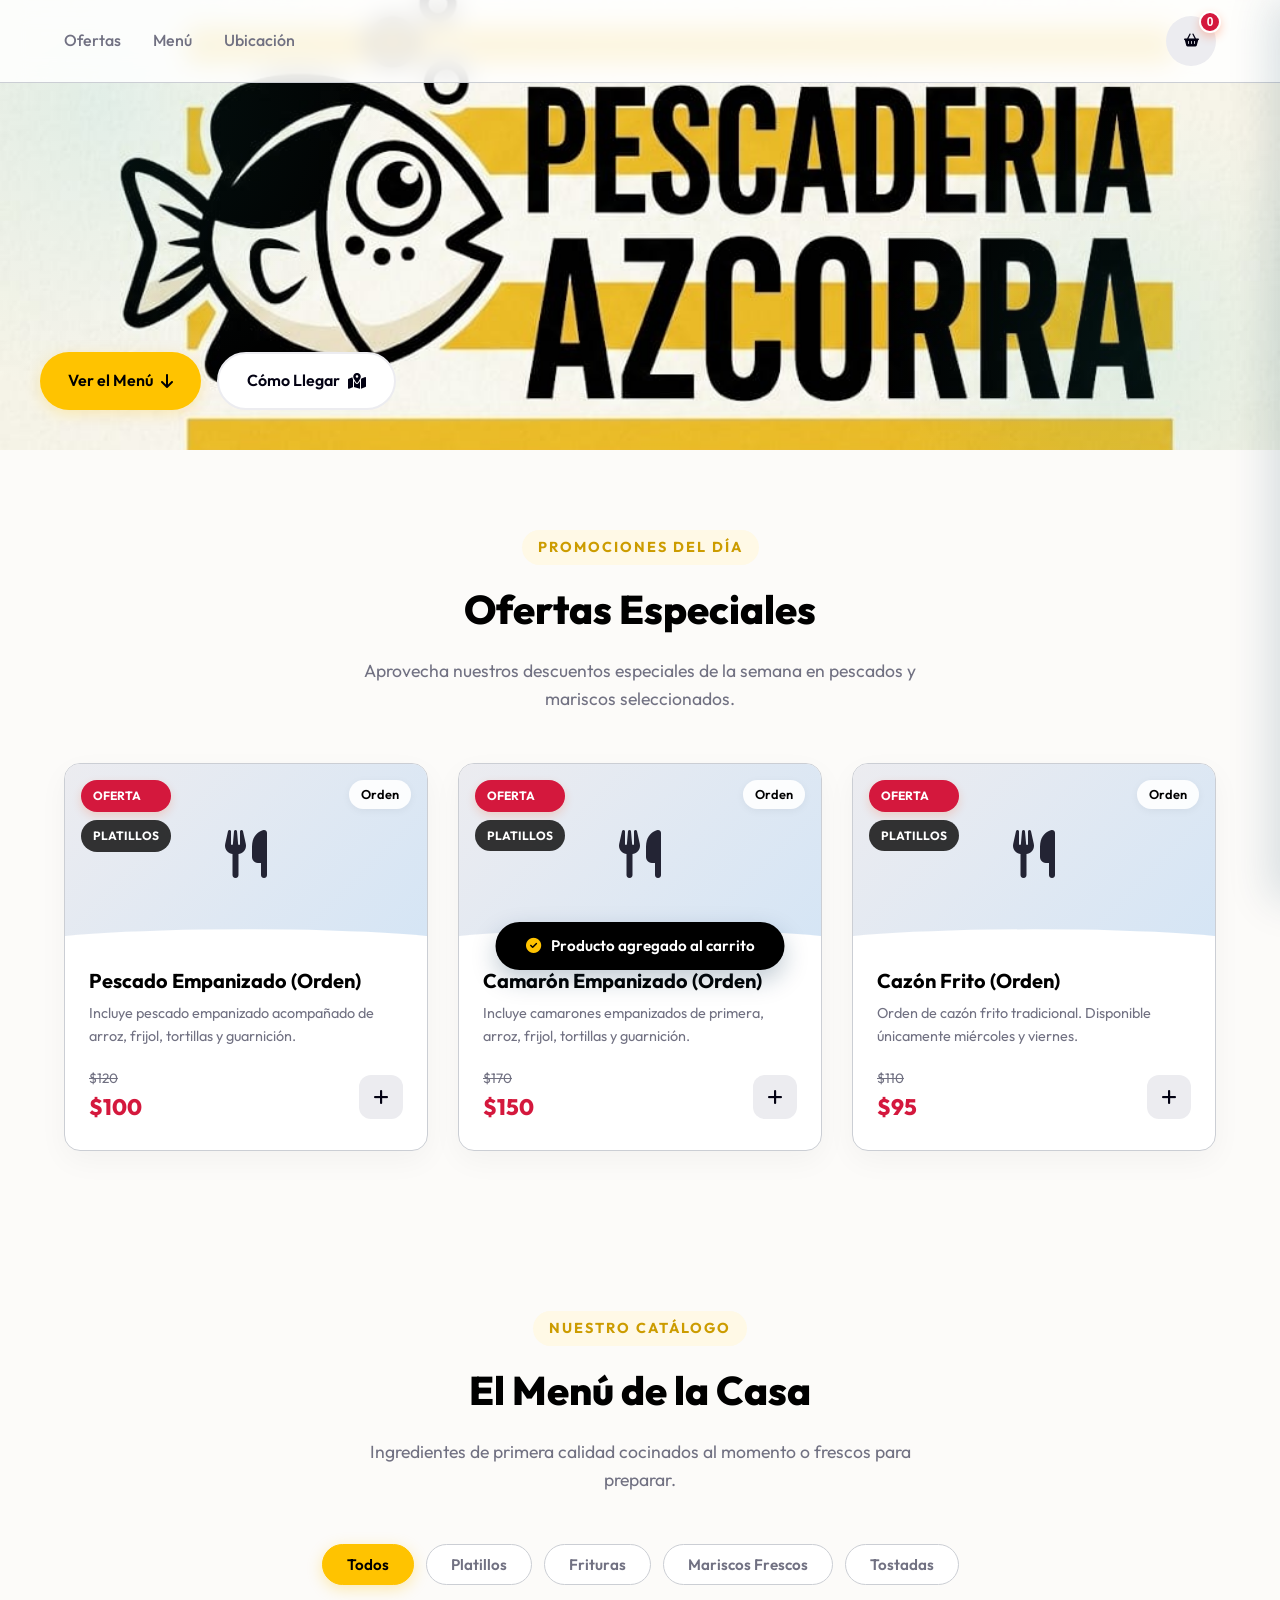
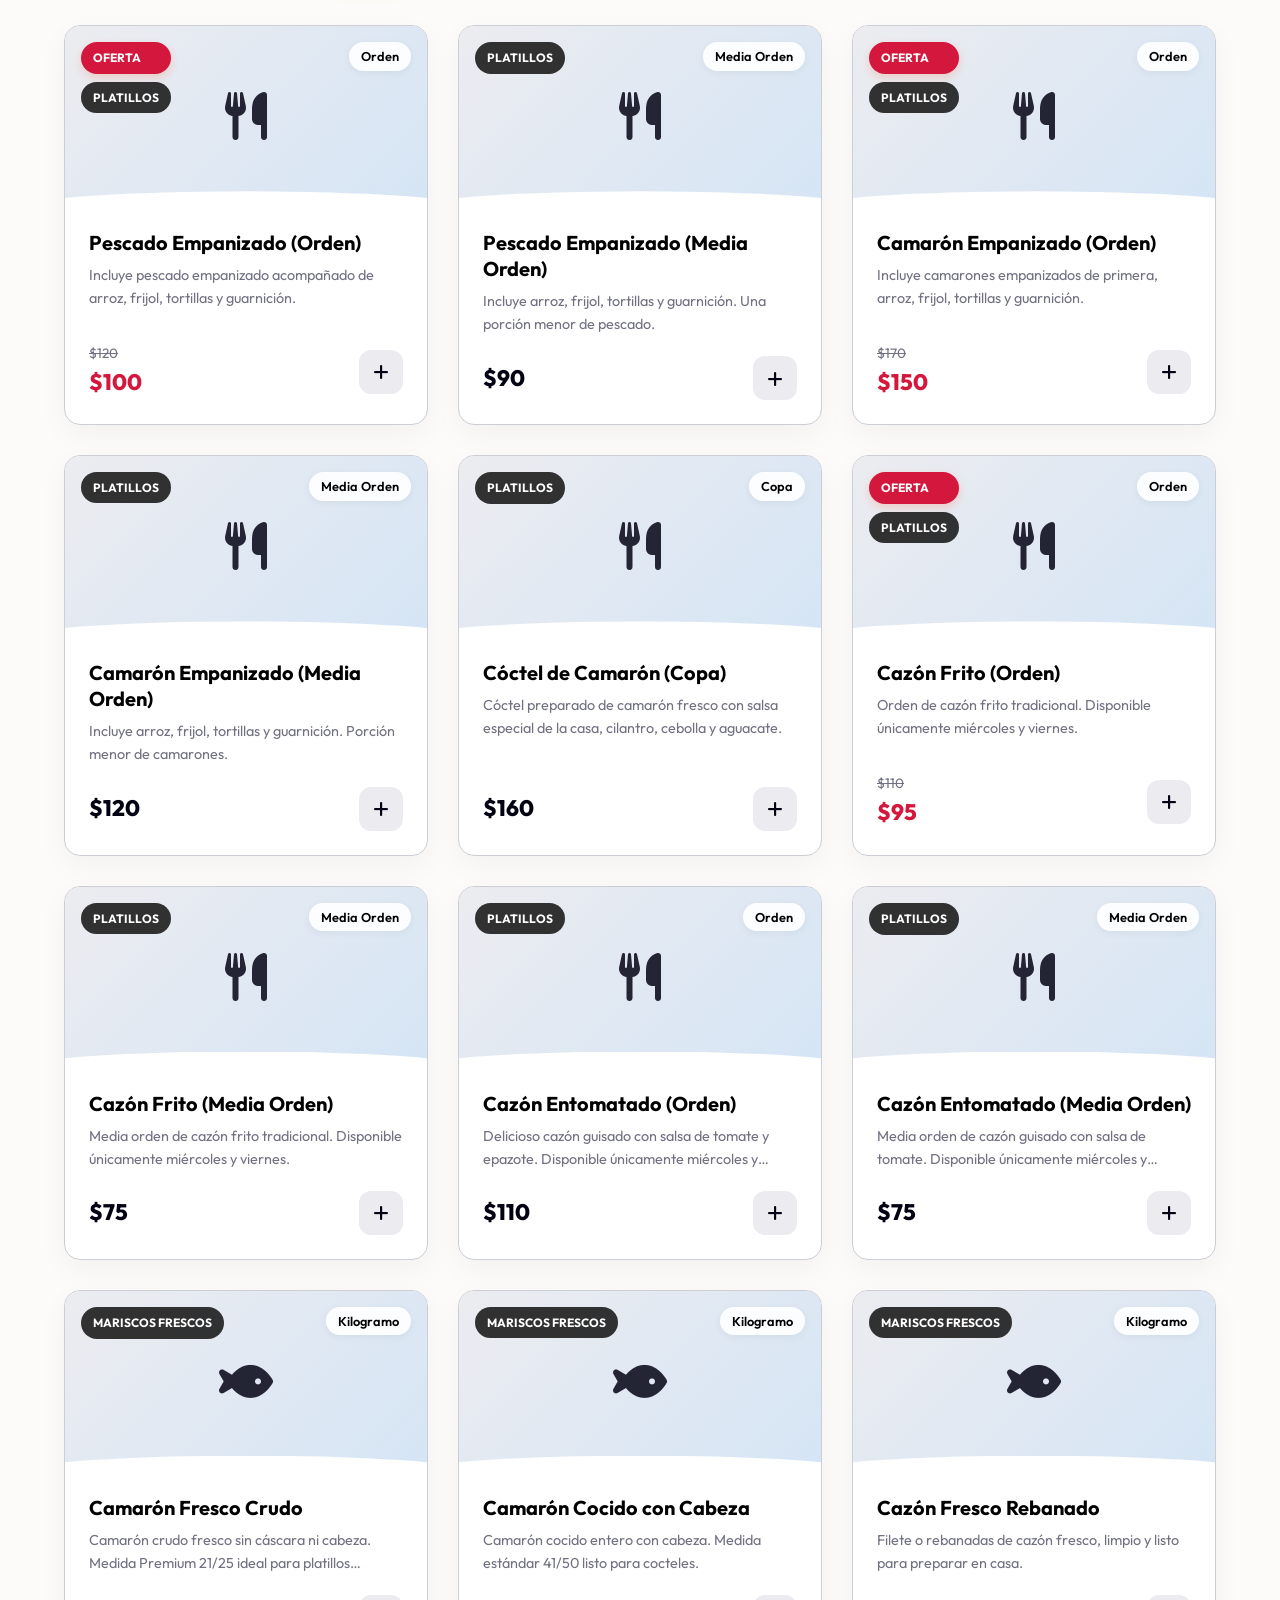
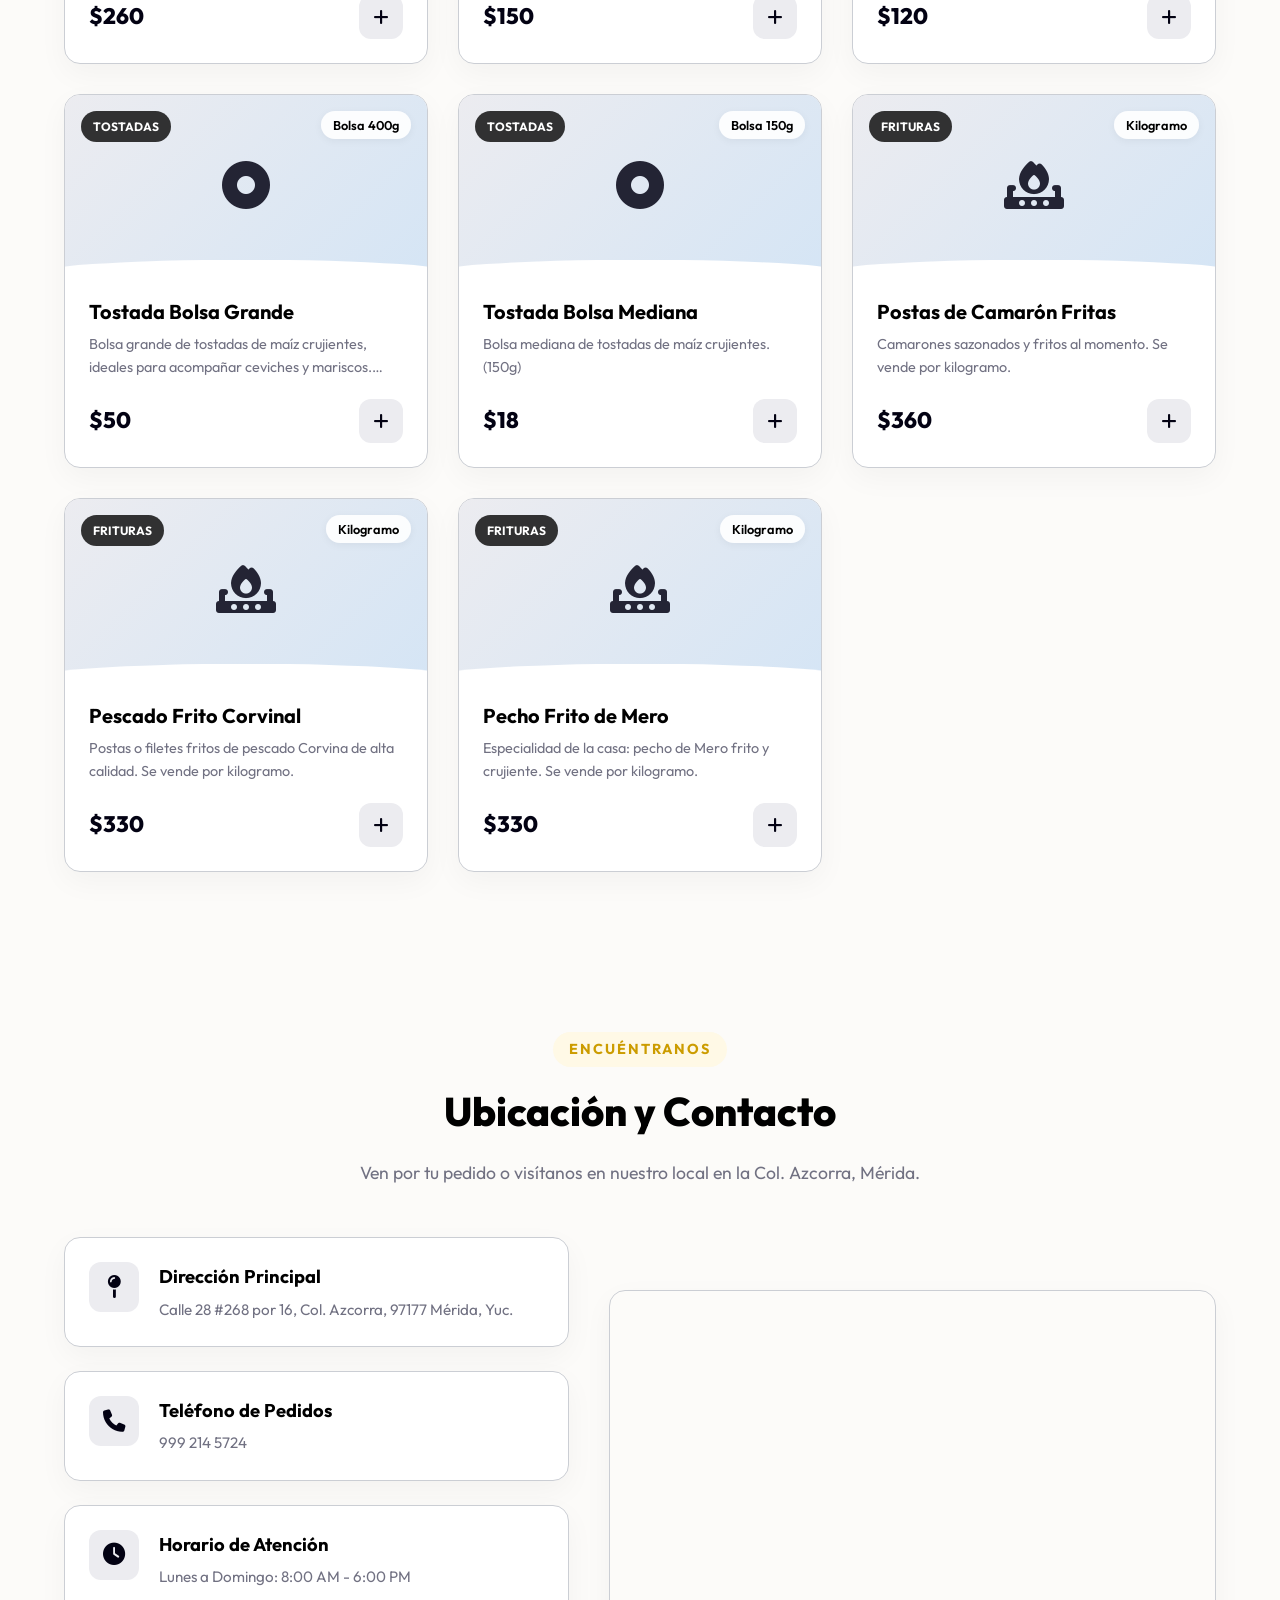
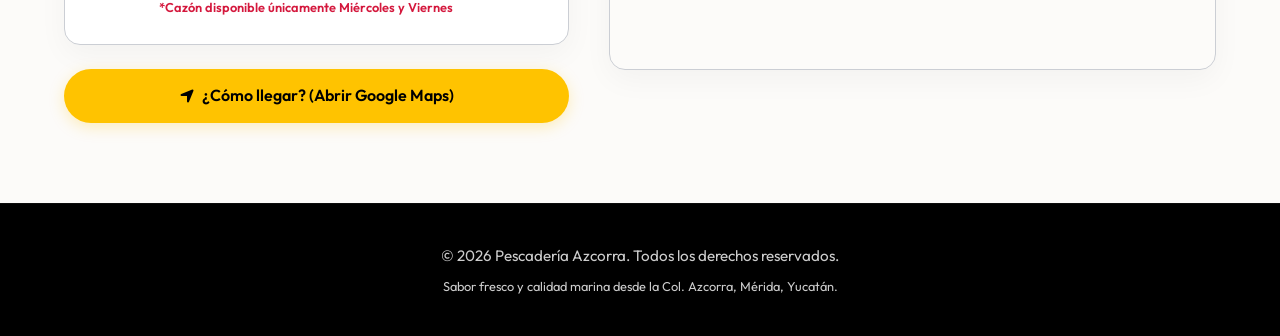
==== index.html @ 3764f6e3 "Mejoras de diseno y correccion de notificacion en celular" ====
<!DOCTYPE html>
<html lang="es">

<head>
    <meta charset="UTF-8">
    <meta name="viewport" content="width=device-width, initial-scale=1.0">
    <title>Pescadería Azcorra | Menú Digital</title>
    <!-- Google Fonts: Outfit -->
    <link rel="preconnect" href="https://fonts.googleapis.com">
    <link rel="preconnect" href="https://fonts.gstatic.com" crossorigin>
    <link href="https://fonts.googleapis.com/css2?family=Outfit:wght@300;400;500;600;700;800&display=swap"
        rel="stylesheet">
    <!-- FontAwesome for icons -->
    <link rel="stylesheet" href="https://cdnjs.cloudflare.com/ajax/libs/font-awesome/6.4.0/css/all.min.css">
    <!-- Main Stylesheet -->
    <link rel="stylesheet" href="style.css?v=2">
</head>

<body>
    <!-- Navbar -->
    <header class="navbar">
        <div class="nav-container">
            <nav class="nav-menu">
                <a href="#offers" class="nav-link">Ofertas</a>
                <a href="#menu" class="nav-link">Menú</a>
                <a href="#location" class="nav-link">Ubicación</a>
            </nav>
            <button class="cart-btn" id="open-cart-btn">
                <i class="fa-solid fa-shopping-basket"></i>
                <span class="cart-count" id="cart-badge">0</span>
            </button>
        </div>
    </header>

    <!-- Hero Section -->
    <section class="hero">
        <div class="hero-content">
            <div class="hero-actions">
                <a href="#menu" class="btn btn-primary">Ver el Menú <i class="fa-solid fa-arrow-down"></i></a>
                <a href="#location" class="btn btn-secondary">Cómo Llegar <i
                        class="fa-solid fa-map-location-dot"></i></a>
            </div>
        </div>
        <div class="hero-shapes">
            <div class="shape circle-1"></div>
            <div class="shape circle-2"></div>
        </div>
    </section>

    <!-- Offers Section -->
    <section class="section offers-section" id="offers">
        <div class="container">
            <div class="section-header">
                <span class="sub-title">Promociones del Día</span>
                <h2>Ofertas Especiales</h2>
                <p>Aprovecha nuestros descuentos especiales de la semana en pescados y mariscos seleccionados.</p>
            </div>
            <div class="offers-grid" id="offers-container">
                <!-- Dynamic offers will load here -->
                <div class="loading-placeholder">Cargando ofertas...</div>
            </div>
        </div>
    </section>

    <!-- Menu Section -->
    <section class="section menu-section" id="menu">
        <div class="container">
            <div class="section-header">
                <span class="sub-title">Nuestro Catálogo</span>
                <h2>El Menú de la Casa</h2>
                <p>Ingredientes de primera calidad cocinados al momento o frescos para preparar.</p>
            </div>

            <!-- Categories Filter -->
            <div class="categories-tabs" id="categories-tabs">
                <button class="tab-btn active" data-category="todos">Todos</button>
                <button class="tab-btn" data-category="Platillos">Platillos</button>
                <button class="tab-btn" data-category="Frituras">Frituras</button>
                <button class="tab-btn" data-category="Mariscos Frescos">Mariscos Frescos</button>
                <button class="tab-btn" data-category="Tostadas">Tostadas</button>
            </div>

            <!-- Products Grid -->
            <div class="products-grid" id="products-container">
                <!-- Dynamic products will load here -->
                <div class="loading-placeholder">Cargando menú...</div>
            </div>
        </div>
    </section>

    <!-- Location & Directions Section -->
    <section class="section location-section" id="location">
        <div class="container">
            <div class="section-header">
                <span class="sub-title">Encuéntranos</span>
                <h2>Ubicación y Contacto</h2>
                <p>Ven por tu pedido o visítanos en nuestro local en la Col. Azcorra, Mérida.</p>
            </div>

            <div class="location-grid">
                <!-- Info Column -->
                <div class="location-info">
                    <div class="info-card">
                        <div class="info-icon">
                            <i class="fa-solid fa-map-pin"></i>
                        </div>
                        <div class="info-details">
                            <h3>Dirección Principal</h3>
                            <p>Calle 28 #268 por 16, Col. Azcorra, 97177 Mérida, Yuc.</p>
                        </div>
                    </div>

                    <div class="info-card">
                        <div class="info-icon">
                            <i class="fa-solid fa-phone"></i>
                        </div>
                        <div class="info-details">
                            <h3>Teléfono de Pedidos</h3>
                            <p>999 214 5724</p>
                        </div>
                    </div>

                    <div class="info-card">
                        <div class="info-icon">
                            <i class="fa-solid fa-clock"></i>
                        </div>
                        <div class="info-details">
                            <h3>Horario de Atención</h3>
                            <p>Lunes a Domingo: 8:00 AM - 6:00 PM</p>
                            <span class="days-hint">*Cazón disponible únicamente Miércoles y Viernes</span>
                        </div>
                    </div>

                    <div class="direction-actions">
                        <a href="https://maps.google.com/?q=Pescadería+Azcorra,+Calle+28,+Azcorra,+Mérida,+Yucatán" target="_blank"
                            class="btn btn-primary btn-block">
                            <i class="fa-solid fa-location-arrow"></i> ¿Cómo llegar? (Abrir Google Maps)
                        </a>
                    </div>
                </div>

                <!-- Map Column -->
                <div class="location-map">
                    <!-- Standard Google Maps iframe placeholder, pointed to Progreso, Yucatan -->
                    <iframe
                        src="https://maps.google.com/maps?q=Pescadería%20Azcorra,%20Calle%2028,%20Azcorra,%20Mérida,%20Yucatán&t=&z=15&ie=UTF8&iwloc=&output=embed"
                        allowfullscreen="" loading="lazy" referrerpolicy="no-referrer-when-downgrade">
                    </iframe>
                </div>
            </div>
        </div>
    </section>

    <!-- Footer -->
    <footer class="footer">
        <div class="footer-container">
            <p>&copy; 2026 Pescadería Azcorra. Todos los derechos reservados.</p>
            <p class="footer-note">Sabor fresco y calidad marina desde la Col. Azcorra, Mérida, Yucatán.</p>
        </div>
    </footer>

    <!-- Product Detail Modal -->
    <div class="modal-overlay" id="product-modal">
        <div class="modal-content">
            <button class="modal-close" id="close-modal-btn">
                <i class="fa-solid fa-times"></i>
            </button>
            <div class="modal-body" id="modal-body-content">
                <!-- Dynamic content loaded via JS -->
            </div>
        </div>
    </div>

    <!-- Cart Sidebar/Drawer -->
    <div class="cart-drawer-overlay" id="cart-drawer-overlay"></div>
    <div class="cart-drawer" id="cart-drawer">
        <div class="cart-drawer-header">
            <h3>Tu Pedido</h3>
            <button class="cart-close-btn" id="close-cart-btn">
                <i class="fa-solid fa-chevron-right"></i>
            </button>
        </div>

        <!-- Cart Items List -->
        <div class="cart-items" id="cart-items-container">
            <!-- Dynamic items loaded via JS -->
            <div class="empty-cart-state">
                <i class="fa-solid fa-shopping-basket"></i>
                <p>Tu carrito está vacío</p>
                <a href="#menu" class="btn btn-secondary btn-sm" id="empty-cart-browse">Explorar Menú</a>
            </div>
        </div>

        <!-- Checkout Section -->
        <div class="cart-summary" id="cart-summary-section">
            <div class="summary-row">
                <span>Subtotal</span>
                <span id="summary-subtotal">$0.00</span>
            </div>
            <div class="summary-row">
                <span>IVA (16%)</span>
                <span id="summary-tax">$0.00</span>
            </div>
            <div class="summary-row">
                <span>Envío</span>
                <span id="summary-shipping">$0.00</span>
            </div>
            <div class="summary-row total-row">
                <span>Total</span>
                <span id="summary-total">$0.00</span>
            </div>

            <!-- Checkout Form -->
            <form class="checkout-form" id="checkout-form">
                <h4>Datos de Entrega</h4>
                <div class="form-group">
                    <label for="cust-name">Nombre completo</label>
                    <input type="text" id="cust-name" required placeholder="Ej. María González">
                </div>
                <div class="form-group">
                    <label for="cust-phone">Teléfono de contacto</label>
                    <input type="tel" id="cust-phone" required placeholder="Ej. 999 214 5724">
                </div>
                <div class="form-group">
                    <label>Método de entrega</label>
                    <div class="radio-group">
                        <label class="radio-label">
                            <input type="radio" name="delivery-method" value="pickup" checked>
                            <span>Recoger en Tienda</span>
                        </label>
                        <label class="radio-label">
                            <input type="radio" name="delivery-method" value="delivery">
                            <span>A Domicilio</span>
                        </label>
                    </div>
                </div>
                <div class="form-group" id="address-group" style="display: none;">
                    <label for="cust-address">Dirección de entrega</label>
                    <textarea id="cust-address" placeholder="Calle, número, cruzamientos y colonia"></textarea>
                </div>

                <button type="submit" class="btn btn-primary btn-block checkout-submit-btn" id="submit-order-btn">
                    <i class="fa-brands fa-whatsapp"></i> Confirmar y Enviar por WhatsApp
                </button>
            </form>
        </div>
    </div>

    <!-- Notification Toast -->
    <div class="toast" id="toast">
        <i class="fa-solid fa-circle-check toast-icon"></i>
        <span class="toast-message">Producto agregado al carrito</span>
    </div>

    <!-- Bottom Navigation Bar (Visible only on Mobile/Tablet) -->
    <nav class="bottom-nav">
        <a href="#offers" class="bottom-nav-item active" id="btn-nav-offers">
            <i class="fa-solid fa-tags"></i>
            <span>Ofertas</span>
        </a>
        <a href="#menu" class="bottom-nav-item" id="btn-nav-menu">
            <i class="fa-solid fa-utensils"></i>
            <span>Menú</span>
        </a>
        <a href="#location" class="bottom-nav-item" id="btn-nav-location">
            <i class="fa-solid fa-map-location-dot"></i>
            <span>Ubicación</span>
        </a>
        <a href="#" class="bottom-nav-item" id="btn-nav-cart">
            <div class="nav-cart-wrapper">
                <i class="fa-solid fa-shopping-basket"></i>
                <span class="cart-count-badge" id="bottom-cart-badge">0</span>
            </div>
            <span>Carrito</span>
        </a>
    </nav>

    <!-- Scripts -->
    <script src="app.js"></script>
</body>

</html>
---- style.css ----
/* Variables & Tema */
:root {
    --primary: #030213;
    --primary-light: #ececf0;
    --primary-dark: #000000;
    --accent: #FFC300; /* Amarillo mango */
    --accent-dark: #CC9C00;
    --accent-light: #FFF9E6;
    --offer-color: #d4183d;
    --offer-light: #fdeded;
    --bg: #fcfbf9;
    --card-bg: #ffffff;
    --text: #030213;
    --text-muted: #717182;
    --border: #cbced4;
    --shadow: 0 10px 30px rgba(3, 2, 19, 0.04);
    --shadow-hover: 0 20px 40px rgba(3, 2, 19, 0.1);
    --transition: all 0.3s cubic-bezier(0.25, 0.8, 0.25, 1);
    --radius: 16px;
    --font: 'Outfit', sans-serif;
    --mango: #FFB800;
}

/* Reset */
* {
    margin: 0;
    padding: 0;
    box-sizing: border-box;
}

html {
    scroll-behavior: smooth;
}

body {
    font-family: var(--font);
    background-color: var(--bg);
    color: var(--text);
    line-height: 1.6;
    overflow-x: hidden;
}

/* Utilerías */
.container {
    width: 100%;
    max-width: 1200px;
    margin: 0 auto;
    padding: 0 24px;
}

.section {
    padding: 80px 0;
}

.section-header {
    text-align: center;
    max-width: 600px;
    margin: 0 auto 50px auto;
}

.section-header .sub-title {
    display: inline-block;
    color: var(--accent-dark);
    font-weight: 700;
    font-size: 0.9rem;
    text-transform: uppercase;
    letter-spacing: 2px;
    margin-bottom: 12px;
    background-color: var(--accent-light);
    padding: 6px 16px;
    border-radius: 50px;
}

.section-header h2 {
    font-size: 2.5rem;
    color: var(--primary-dark);
    font-weight: 800;
    margin-bottom: 16px;
}

.section-header p {
    color: var(--text-muted);
    font-size: 1.1rem;
}

/* Botones */
.btn {
    display: inline-flex;
    align-items: center;
    justify-content: center;
    gap: 8px;
    padding: 14px 28px;
    font-size: 1rem;
    font-weight: 600;
    border-radius: 50px;
    cursor: pointer;
    transition: var(--transition);
    border: none;
    text-decoration: none;
    outline: none;
}

.btn-primary {
    background-color: var(--accent);
    color: var(--primary-dark);
    box-shadow: 0 4px 15px rgba(255, 195, 0, 0.25);
}

.btn-primary:hover {
    background-color: var(--accent-dark);
    transform: translateY(-2px);
    box-shadow: 0 6px 20px rgba(255, 195, 0, 0.4);
}

.btn-secondary {
    background-color: #ffffff;
    color: var(--primary);
    border: 2px solid var(--primary-light);
}

.btn-secondary:hover {
    background-color: var(--accent);
    border-color: var(--accent);
    color: var(--primary-dark);
    transform: translateY(-2px);
}

.btn-block {
    display: flex;
    width: 100%;
}

.btn-sm {
    padding: 8px 16px;
    font-size: 0.85rem;
}

/* Navbar */
.navbar {
    position: fixed;
    top: 0;
    left: 0;
    width: 100%;
    z-index: 1000;
    background-color: rgba(255, 255, 255, 0.85);
    -webkit-backdrop-filter: blur(12px);
    backdrop-filter: blur(12px);
    border-bottom: 1px solid var(--border);
    transition: var(--transition);
}

.nav-container {
    max-width: 1200px;
    margin: 0 auto;
    padding: 16px 24px;
    display: flex;
    align-items: center;
    justify-content: space-between;
}

.logo {
    text-decoration: none;
}

.logo-wrapper {
    display: flex;
    align-items: center;
}

.logo-img {
    height: 50px;
    width: auto;
    object-fit: contain;
    transition: var(--transition);
}

.logo:hover .logo-img {
    transform: scale(1.05);
}

.nav-menu {
    display: flex;
    gap: 32px;
}

.nav-link {
    text-decoration: none;
    color: var(--text-muted);
    font-weight: 500;
    font-size: 1rem;
    transition: var(--transition);
    position: relative;
}

.nav-link:hover {
    color: var(--primary);
}

.nav-link::after {
    content: '';
    position: absolute;
    bottom: -6px;
    left: 0;
    width: 0;
    height: 2px;
    background-color: var(--accent);
    transition: var(--transition);
}

.nav-link:hover::after {
    width: 100%;
}

.cart-btn {
    background-color: var(--primary-light);
    color: var(--primary);
    border: none;
    width: 50px;
    height: 50px;
    border-radius: 50%;
    display: flex;
    align-items: center;
    justify-content: center;
    cursor: pointer;
    position: relative;
    transition: var(--transition);
}

.cart-btn:hover {
    background-color: var(--primary);
    color: #ffffff;
    transform: scale(1.05);
}

.cart-count {
    position: absolute;
    top: -5px;
    right: -5px;
    background-color: var(--offer-color);
    color: #ffffff;
    font-size: 0.75rem;
    font-weight: 700;
    width: 22px;
    height: 22px;
    border-radius: 50%;
    display: flex;
    align-items: center;
    justify-content: center;
    border: 2px solid #ffffff;
    box-shadow: 0 4px 10px rgba(255, 87, 34, 0.3);
}

.hero {
    position: relative;
    background-image: url('logo.jpeg');
    background-size: 100% auto;
    background-position: center;
    background-repeat: no-repeat;
    background-color: #ffffff;
    height: 450px;
    display: flex;
    align-items: flex-end;
    justify-content: flex-start;
    padding: 40px;
    overflow: hidden;
}

.hero-content {
    width: 100%;
    max-width: none;
    margin: 0;
    padding: 0;
    display: flex;
    justify-content: flex-start;
    z-index: 2;
}

.hero-actions {
    display: flex;
    justify-content: flex-start;
    gap: 16px;
}

.hero-shapes .shape {
    position: absolute;
    border-radius: 50%;
    background: radial-gradient(circle, rgba(32, 178, 170, 0.1) 0%, rgba(32, 178, 170, 0) 70%);
}

.hero-shapes .circle-1 {
    width: 600px;
    height: 600px;
    top: -200px;
    left: -200px;
}

.hero-shapes .circle-2 {
    width: 500px;
    height: 500px;
    bottom: -150px;
    right: -100px;
}

/* Offers Grid */
.offers-grid {
    display: grid;
    grid-template-columns: repeat(auto-fit, minmax(320px, 1fr));
    gap: 30px;
}

/* Tarjetas de Producto */
.product-card {
    background-color: var(--card-bg);
    border-radius: var(--radius);
    overflow: hidden;
    box-shadow: var(--shadow);
    border: 1px solid var(--border);
    transition: var(--transition);
    position: relative;
    display: flex;
    flex-direction: column;
    height: 100%;
}

.product-card:hover {
    transform: translateY(-8px);
    box-shadow: var(--shadow-hover);
    border-color: rgba(16, 79, 124, 0.15);
}

/* Contenedor sin Imagen (Placeholder Premium) */
.product-img-placeholder {
    height: 180px;
    background: linear-gradient(135deg, var(--primary-light) 0%, #d5e5f5 100%);
    display: flex;
    align-items: center;
    justify-content: center;
    position: relative;
    color: var(--primary);
    font-size: 3rem;
}

.product-img-placeholder::after {
    content: '';
    position: absolute;
    bottom: 0;
    left: 0;
    width: 100%;
    height: 15px;
    background: var(--card-bg);
    clip-path: ellipse(60% 100% at 50% 100%);
}

.product-img-placeholder i {
    opacity: 0.85;
    transition: var(--transition);
}

.product-card:hover .product-img-placeholder i {
    transform: scale(1.1) rotate(5deg);
    opacity: 1;
}

/* Badges */
.card-badges {
    position: absolute;
    top: 16px;
    left: 16px;
    display: flex;
    flex-direction: column;
    gap: 8px;
    z-index: 10;
}

.badge {
    padding: 6px 12px;
    border-radius: 50px;
    font-size: 0.75rem;
    font-weight: 700;
    text-transform: uppercase;
}

.badge-offer {
    background-color: var(--offer-color);
    color: #ffffff;
    box-shadow: 0 4px 10px rgba(255, 87, 34, 0.2);
}

.badge-category {
    background-color: rgba(17, 17, 17, 0.85);
    color: #ffffff;
    -webkit-backdrop-filter: blur(4px);
    backdrop-filter: blur(4px);
}

.product-weight {
    position: absolute;
    top: 16px;
    right: 16px;
    background-color: rgba(255, 255, 255, 0.9);
    color: var(--primary-dark);
    padding: 4px 12px;
    border-radius: 50px;
    font-size: 0.8rem;
    font-weight: 600;
    box-shadow: 0 2px 8px rgba(0,0,0,0.05);
    z-index: 10;
}

/* Contenido Tarjeta */
.product-info {
    padding: 24px;
    display: flex;
    flex-direction: column;
    flex-grow: 1;
}

.product-title {
    font-size: 1.25rem;
    font-weight: 700;
    color: var(--primary-dark);
    margin-bottom: 8px;
    line-height: 1.3;
}

.product-desc {
    color: var(--text-muted);
    font-size: 0.9rem;
    margin-bottom: 20px;
    display: -webkit-box;
    -webkit-line-clamp: 2;
    line-clamp: 2;
    -webkit-box-orient: vertical;
    overflow: hidden;
    text-overflow: ellipsis;
    flex-grow: 1;
}

.product-footer {
    display: flex;
    align-items: center;
    justify-content: space-between;
    margin-top: auto;
}

.price-box {
    display: flex;
    flex-direction: column;
}

.original-price {
    font-size: 0.85rem;
    color: var(--text-muted);
    text-decoration: line-through;
}

.current-price {
    font-size: 1.4rem;
    font-weight: 800;
    color: var(--primary);
}

.price-box.has-offer .current-price {
    color: var(--offer-color);
}

.add-btn {
    background-color: var(--primary-light);
    color: var(--primary);
    border: none;
    width: 44px;
    height: 44px;
    border-radius: 12px;
    display: flex;
    align-items: center;
    justify-content: center;
    cursor: pointer;
    font-size: 1.1rem;
    transition: var(--transition);
}

.add-btn:hover {
    background-color: var(--primary);
    color: #ffffff;
    transform: rotate(90deg);
}

/* Category Tabs */
.categories-tabs {
    display: flex;
    justify-content: center;
    flex-wrap: wrap;
    gap: 12px;
    margin-bottom: 40px;
}

.tab-btn {
    background-color: #ffffff;
    border: 1px solid var(--border);
    padding: 10px 24px;
    border-radius: 50px;
    font-family: var(--font);
    font-size: 0.95rem;
    font-weight: 600;
    color: var(--text-muted);
    cursor: pointer;
    transition: var(--transition);
}

.tab-btn:hover {
    color: var(--primary);
    border-color: var(--primary-light);
    background-color: var(--primary-light);
}

.tab-btn.active {
    background-color: var(--accent);
    color: var(--primary-dark);
    border-color: var(--accent);
    box-shadow: 0 4px 15px rgba(255, 195, 0, 0.3);
}

/* Menu Grid */
.products-grid {
    display: grid;
    grid-template-columns: repeat(auto-fit, minmax(280px, 1fr));
    gap: 30px;
}

/* Loading Placeholder */
.loading-placeholder {
    grid-column: 1 / -1;
    text-align: center;
    padding: 40px;
    color: var(--text-muted);
    font-weight: 500;
}

/* Location Grid */
.location-grid {
    display: grid;
    grid-template-columns: 1fr 1.2fr;
    gap: 40px;
    align-items: center;
}

.location-info {
    display: flex;
    flex-direction: column;
    gap: 24px;
}

.info-card {
    background-color: #ffffff;
    border: 1px solid var(--border);
    padding: 24px;
    border-radius: var(--radius);
    display: flex;
    gap: 20px;
    box-shadow: var(--shadow);
    transition: var(--transition);
}

.info-card:hover {
    transform: translateX(5px);
    border-color: var(--primary-light);
}

.info-icon {
    width: 50px;
    height: 50px;
    background-color: var(--primary-light);
    color: var(--primary);
    border-radius: 12px;
    display: flex;
    align-items: center;
    justify-content: center;
    font-size: 1.4rem;
    flex-shrink: 0;
}

.info-details h3 {
    font-size: 1.15rem;
    font-weight: 700;
    color: var(--primary-dark);
    margin-bottom: 6px;
}

.info-details p {
    color: var(--text-muted);
    font-size: 0.95rem;
}

.days-hint {
    display: inline-block;
    margin-top: 8px;
    font-size: 0.8rem;
    font-weight: 600;
    color: var(--offer-color);
}

.location-map {
    border-radius: var(--radius);
    overflow: hidden;
    box-shadow: var(--shadow);
    border: 1px solid var(--border);
    height: 380px;
}

.location-map iframe {
    width: 100%;
    height: 100%;
    border: none;
}

/* Modal Detalle */
.modal-overlay {
    position: fixed;
    top: 0;
    left: 0;
    width: 100%;
    height: 100%;
    background-color: rgba(10, 53, 84, 0.4);
    backdrop-filter: blur(8px);
    -webkit-backdrop-filter: blur(8px);
    z-index: 2000;
    display: flex;
    align-items: center;
    justify-content: center;
    opacity: 0;
    pointer-events: none;
    transition: opacity 0.3s ease;
}

.modal-overlay.active {
    opacity: 1;
    pointer-events: auto;
}

.modal-content {
    background-color: #ffffff;
    width: 90%;
    max-width: 600px;
    border-radius: var(--radius);
    box-shadow: 0 25px 50px -12px rgba(10, 53, 84, 0.25);
    position: relative;
    transform: scale(0.9);
    transition: transform 0.3s cubic-bezier(0.34, 1.56, 0.64, 1);
    overflow: hidden;
}

.modal-overlay.active .modal-content {
    transform: scale(1);
}

.modal-close {
    position: absolute;
    top: 20px;
    right: 20px;
    background-color: rgba(255, 255, 255, 0.9);
    border: 1px solid var(--border);
    width: 36px;
    height: 36px;
    border-radius: 50%;
    display: flex;
    align-items: center;
    justify-content: center;
    cursor: pointer;
    color: var(--text);
    z-index: 10;
    transition: var(--transition);
}

.modal-close:hover {
    background-color: var(--offer-color);
    color: #ffffff;
    transform: rotate(90deg);
}

.modal-header-placeholder {
    height: 140px;
    background: linear-gradient(135deg, var(--primary) 0%, var(--primary-dark) 100%);
    position: relative;
    padding: 30px;
    display: flex;
    align-items: flex-end;
}

.modal-header-placeholder h2 {
    color: #ffffff;
    font-size: 1.8rem;
    font-weight: 800;
    line-height: 1.2;
}

.modal-inner-body {
    padding: 30px;
    max-height: 70vh;
    overflow-y: auto;
}

.modal-inner-body::-webkit-scrollbar {
    width: 8px;
}
.modal-inner-body::-webkit-scrollbar-thumb {
    background-color: var(--border);
    border-radius: 4px;
}

.modal-meta-grid {
    display: grid;
    grid-template-columns: repeat(3, 1fr);
    gap: 16px;
    margin-bottom: 24px;
    background-color: var(--bg);
    padding: 16px;
    border-radius: 12px;
    text-align: center;
}

.meta-item {
    display: flex;
    flex-direction: column;
    gap: 4px;
}

.meta-label {
    font-size: 0.75rem;
    color: var(--text-muted);
    font-weight: 600;
    text-transform: uppercase;
}

.meta-val {
    font-size: 0.9rem;
    font-weight: 700;
    color: var(--primary);
}

.modal-desc {
    font-size: 1rem;
    color: var(--text-muted);
    margin-bottom: 24px;
}

.modal-ingredients {
    margin-bottom: 30px;
}

.modal-ingredients h4 {
    font-size: 1.1rem;
    color: var(--primary-dark);
    font-weight: 700;
    margin-bottom: 12px;
}

.ingredients-list {
    display: flex;
    flex-wrap: wrap;
    gap: 8px;
    list-style: none;
}

.ingredients-list li {
    background-color: var(--accent-light);
    color: var(--accent-dark);
    padding: 6px 14px;
    border-radius: 50px;
    font-size: 0.85rem;
    font-weight: 600;
}

.modal-action-footer {
    display: flex;
    justify-content: space-between;
    align-items: center;
    border-top: 1px solid var(--border);
    padding-top: 24px;
}

/* Cart Drawer */
.cart-drawer-overlay {
    position: fixed;
    top: 0;
    left: 0;
    width: 100%;
    height: 100%;
    background-color: rgba(10, 53, 84, 0.4);
    backdrop-filter: blur(4px);
    z-index: 1500;
    opacity: 0;
    pointer-events: none;
    transition: opacity 0.3s ease;
}

.cart-drawer-overlay.active {
    opacity: 1;
    pointer-events: auto;
}

.cart-drawer {
    position: fixed;
    top: 0;
    right: -420px;
    width: 100%;
    max-width: 420px;
    height: 100%;
    background-color: #ffffff;
    z-index: 1600;
    box-shadow: -10px 0 40px rgba(10, 53, 84, 0.15);
    display: flex;
    flex-direction: column;
    transition: right 0.3s cubic-bezier(0.25, 0.8, 0.25, 1);
}

.cart-drawer.active {
    right: 0;
}

.cart-drawer-header {
    padding: 24px;
    border-bottom: 1px solid var(--border);
    display: flex;
    align-items: center;
    justify-content: space-between;
}

.cart-drawer-header h3 {
    font-size: 1.3rem;
    font-weight: 800;
    color: var(--primary-dark);
}

.cart-close-btn {
    background: none;
    border: none;
    font-size: 1.2rem;
    color: var(--text-muted);
    cursor: pointer;
    transition: var(--transition);
}

.cart-close-btn:hover {
    color: var(--primary);
    transform: translateX(3px);
}

/* Cart Items Container */
.cart-items {
    flex-grow: 1;
    padding: 24px;
    overflow-y: auto;
    display: flex;
    flex-direction: column;
    gap: 16px;
}

.empty-cart-state {
    text-align: center;
    margin: auto;
    color: var(--text-muted);
}

.empty-cart-state i {
    font-size: 3.5rem;
    color: var(--border);
    margin-bottom: 16px;
}

.empty-cart-state p {
    font-size: 1rem;
    margin-bottom: 20px;
}

.cart-item {
    display: flex;
    align-items: center;
    gap: 16px;
    padding-bottom: 16px;
    border-bottom: 1px solid var(--border);
}

.cart-item-placeholder {
    width: 50px;
    height: 50px;
    border-radius: 8px;
    background: linear-gradient(135deg, var(--primary-light) 0%, #d5e5f5 100%);
    color: var(--primary);
    display: flex;
    align-items: center;
    justify-content: center;
    font-size: 1.2rem;
    flex-shrink: 0;
}

.cart-item-details {
    flex-grow: 1;
}

.cart-item-title {
    font-size: 0.95rem;
    font-weight: 700;
    color: var(--primary-dark);
    margin-bottom: 4px;
}

.cart-item-price {
    font-size: 0.9rem;
    font-weight: 600;
    color: var(--accent-dark);
}

.cart-item-controls {
    display: flex;
    align-items: center;
    border: 1px solid var(--border);
    border-radius: 8px;
    overflow: hidden;
}

.qty-btn {
    background: none;
    border: none;
    width: 28px;
    height: 28px;
    cursor: pointer;
    color: var(--primary);
    font-size: 0.8rem;
    transition: var(--transition);
}

.qty-btn:hover {
    background-color: var(--primary-light);
}

.qty-val {
    padding: 0 10px;
    font-size: 0.85rem;
    font-weight: 700;
}

.remove-item-btn {
    background: none;
    border: none;
    color: var(--text-muted);
    cursor: pointer;
    font-size: 1rem;
    transition: var(--transition);
    padding: 5px;
}

.remove-item-btn:hover {
    color: var(--offer-color);
}

/* Cart Summary & Form */
.cart-summary {
    padding: 24px;
    border-top: 1px solid var(--border);
    background-color: var(--bg);
    max-height: 55vh;
    overflow-y: auto;
}

.summary-row {
    display: flex;
    justify-content: space-between;
    margin-bottom: 8px;
    font-size: 0.95rem;
    color: var(--text-muted);
}

.total-row {
    margin-top: 12px;
    padding-top: 12px;
    border-top: 2px dashed var(--border);
    font-size: 1.2rem;
    font-weight: 800;
    color: var(--primary-dark);
}

/* Formulario */
.checkout-form {
    margin-top: 20px;
    padding-top: 20px;
    border-top: 1px solid var(--border);
}

.checkout-form h4 {
    font-size: 1.05rem;
    font-weight: 700;
    color: var(--primary-dark);
    margin-bottom: 12px;
}

.form-group {
    margin-bottom: 16px;
}

.form-group label {
    display: block;
    font-size: 0.8rem;
    font-weight: 600;
    color: var(--text-muted);
    text-transform: uppercase;
    margin-bottom: 6px;
}

.form-group input[type="text"],
.form-group input[type="tel"],
.form-group textarea {
    width: 100%;
    padding: 10px 16px;
    border: 1px solid var(--border);
    border-radius: 8px;
    font-family: var(--font);
    font-size: 0.9rem;
    color: var(--text);
    outline: none;
    transition: var(--transition);
}

.form-group textarea {
    height: 70px;
    resize: none;
}

.form-group input:focus,
.form-group textarea:focus {
    border-color: var(--primary);
    box-shadow: 0 0 0 3px rgba(16, 79, 124, 0.1);
}

.radio-group {
    display: grid;
    grid-template-columns: 1fr 1fr;
    gap: 10px;
}

.radio-label {
    display: flex;
    align-items: center;
    justify-content: center;
    gap: 8px;
    padding: 10px;
    border: 1px solid var(--border);
    border-radius: 8px;
    cursor: pointer;
    font-size: 0.85rem;
    font-weight: 600;
    background-color: #ffffff;
    transition: var(--transition);
}

.radio-label input {
    display: none;
}

.radio-label:has(input:checked) {
    border-color: var(--primary);
    background-color: var(--primary-light);
    color: var(--primary-dark);
}

.checkout-submit-btn {
    margin-top: 10px;
    background-color: #25d366;
    color: #ffffff;
    box-shadow: 0 4px 15px rgba(37, 211, 102, 0.2);
}

.checkout-submit-btn:hover {
    background-color: #128c7e;
    box-shadow: 0 6px 20px rgba(37, 211, 102, 0.3);
}

/* Toast */
.toast {
    position: fixed;
    bottom: 30px;
    left: 50%;
    transform: translateX(-50%) translateY(100px);
    background-color: var(--primary-dark);
    color: #ffffff;
    padding: 12px 30px;
    border-radius: 50px;
    box-shadow: 0 10px 25px rgba(10, 53, 84, 0.25);
    display: flex;
    align-items: center;
    gap: 10px;
    font-size: 0.95rem;
    font-weight: 600;
    z-index: 3000;
    transition: transform 0.4s cubic-bezier(0.175, 0.885, 0.32, 1.275);
    pointer-events: none;
}

.toast.active {
    transform: translateX(-50%) translateY(0);
}

.toast-icon {
    color: var(--accent);
}

/* Footer */
.footer {
    background-color: var(--primary-dark);
    color: #ffffff;
    text-align: center;
    padding: 40px 0;
    border-top: 1px solid rgba(255,255,255,0.05);
}

.footer-container p {
    font-size: 0.95rem;
    opacity: 0.8;
}

.footer-note {
    font-size: 0.8rem !important;
    opacity: 0.5;
    margin-top: 8px;
}

/* Animaciones */
@keyframes sway {
    0% { transform: rotate(0deg); }
    100% { transform: rotate(10deg); }
}

/* Bottom Navigation Bar (Móvil) */
.bottom-nav {
    position: fixed;
    bottom: 0;
    left: 0;
    width: 100%;
    height: 65px;
    background-color: rgba(255, 255, 255, 0.92);
    backdrop-filter: blur(12px);
    -webkit-backdrop-filter: blur(12px);
    border-top: 1px solid var(--border);
    display: none;
    justify-content: space-around;
    align-items: center;
    z-index: 1400;
    box-shadow: 0 -4px 15px rgba(0, 0, 0, 0.03);
}

.bottom-nav-item {
    display: flex;
    flex-direction: column;
    align-items: center;
    justify-content: center;
    gap: 4px;
    color: var(--text-muted);
    text-decoration: none;
    font-size: 0.75rem;
    font-weight: 600;
    width: 25%;
    height: 100%;
    transition: var(--transition);
}

.bottom-nav-item i {
    font-size: 1.25rem;
    transition: var(--transition);
}

.bottom-nav-item:hover,
.bottom-nav-item.active {
    color: var(--primary);
}

.bottom-nav-item.active i {
    transform: scale(1.1);
    color: var(--accent);
}

.nav-cart-wrapper {
    position: relative;
    display: inline-flex;
}

.cart-count-badge {
    position: absolute;
    top: -6px;
    right: -10px;
    background-color: var(--offer-color);
    color: #ffffff;
    font-size: 0.65rem;
    font-weight: 700;
    min-width: 18px;
    height: 18px;
    border-radius: 50%;
    display: flex;
    align-items: center;
    justify-content: center;
    border: 1.5px solid #ffffff;
}

/* Responsividad */
@media (max-width: 900px) {
    .location-grid {
        grid-template-columns: 1fr;
    }
    .hero h1 {
        font-size: 2.8rem;
    }
}

@media (max-width: 768px) {
    /* Activar bottom nav en móviles y tablets */
    .bottom-nav {
        display: flex;
    }
    
    /* Espacio libre para que no tape contenido */
    body {
        padding-bottom: 70px;
    }
    
    /* Ocultar barra superior normal en móvil */
    .nav-menu, #open-cart-btn {
        display: none;
    }
    
    /* Carrito a pantalla completa en móvil */
    .cart-drawer {
        width: 100%;
        max-width: 100%;
        right: -100%;
        height: 100%;
    }
    
    .cart-drawer.active {
        right: 0;
    }

    /* Evitar que el toast tape la barra de navegación inferior */
    .toast {
        bottom: 85px;
    }
}

@media (max-width: 600px) {
    .hero {
        height: 280px;
        background-size: contain;
        background-color: #ffffff;
        margin-bottom: 120px;
        position: relative;
    }
    .hero-content {
        position: absolute;
        top: 290px;
        left: 0;
        width: 100%;
        display: flex;
        justify-content: center;
    }
    .hero-actions {
        flex-direction: column;
        gap: 10px;
        width: 100%;
        max-width: 280px;
        justify-content: center;
    }
    .section {
        padding: 50px 0;
    }
    .section-header h2 {
        font-size: 2rem;
    }
    
    /* Vista de cuadricula de productos más compacta */
    .products-grid {
        grid-template-columns: repeat(auto-fit, minmax(230px, 1fr));
        gap: 16px;
    }

    /* Modal de detalles estilo Bottom Sheet de App Móvil */
    .modal-overlay {
        align-items: flex-end;
    }
    
    .modal-content {
        width: 100%;
        max-width: 100%;
        border-radius: 24px 24px 0 0;
        transform: translateY(100%) scale(1) !important;
        transition: transform 0.3s cubic-bezier(0.25, 0.8, 0.25, 1);
        margin: 0;
    }
    
    .modal-overlay.active .modal-content {
        transform: translateY(0) scale(1) !important;
    }
    
    .modal-inner-body {
        max-height: 75vh;
        padding: 24px 20px 40px 20px;
    }
    
    .modal-header-placeholder {
        padding: 24px 20px;
        height: 110px;
    }
    
    .modal-header-placeholder h2 {
        font-size: 1.5rem;
    }
    
    .modal-meta-grid {
        grid-template-columns: 1fr;
        gap: 8px;
        padding: 12px;
    }
    
    .modal-action-footer {
        flex-direction: row;
        gap: 12px;
        align-items: center;
        background: #ffffff;
        padding-top: 16px;
    }
}
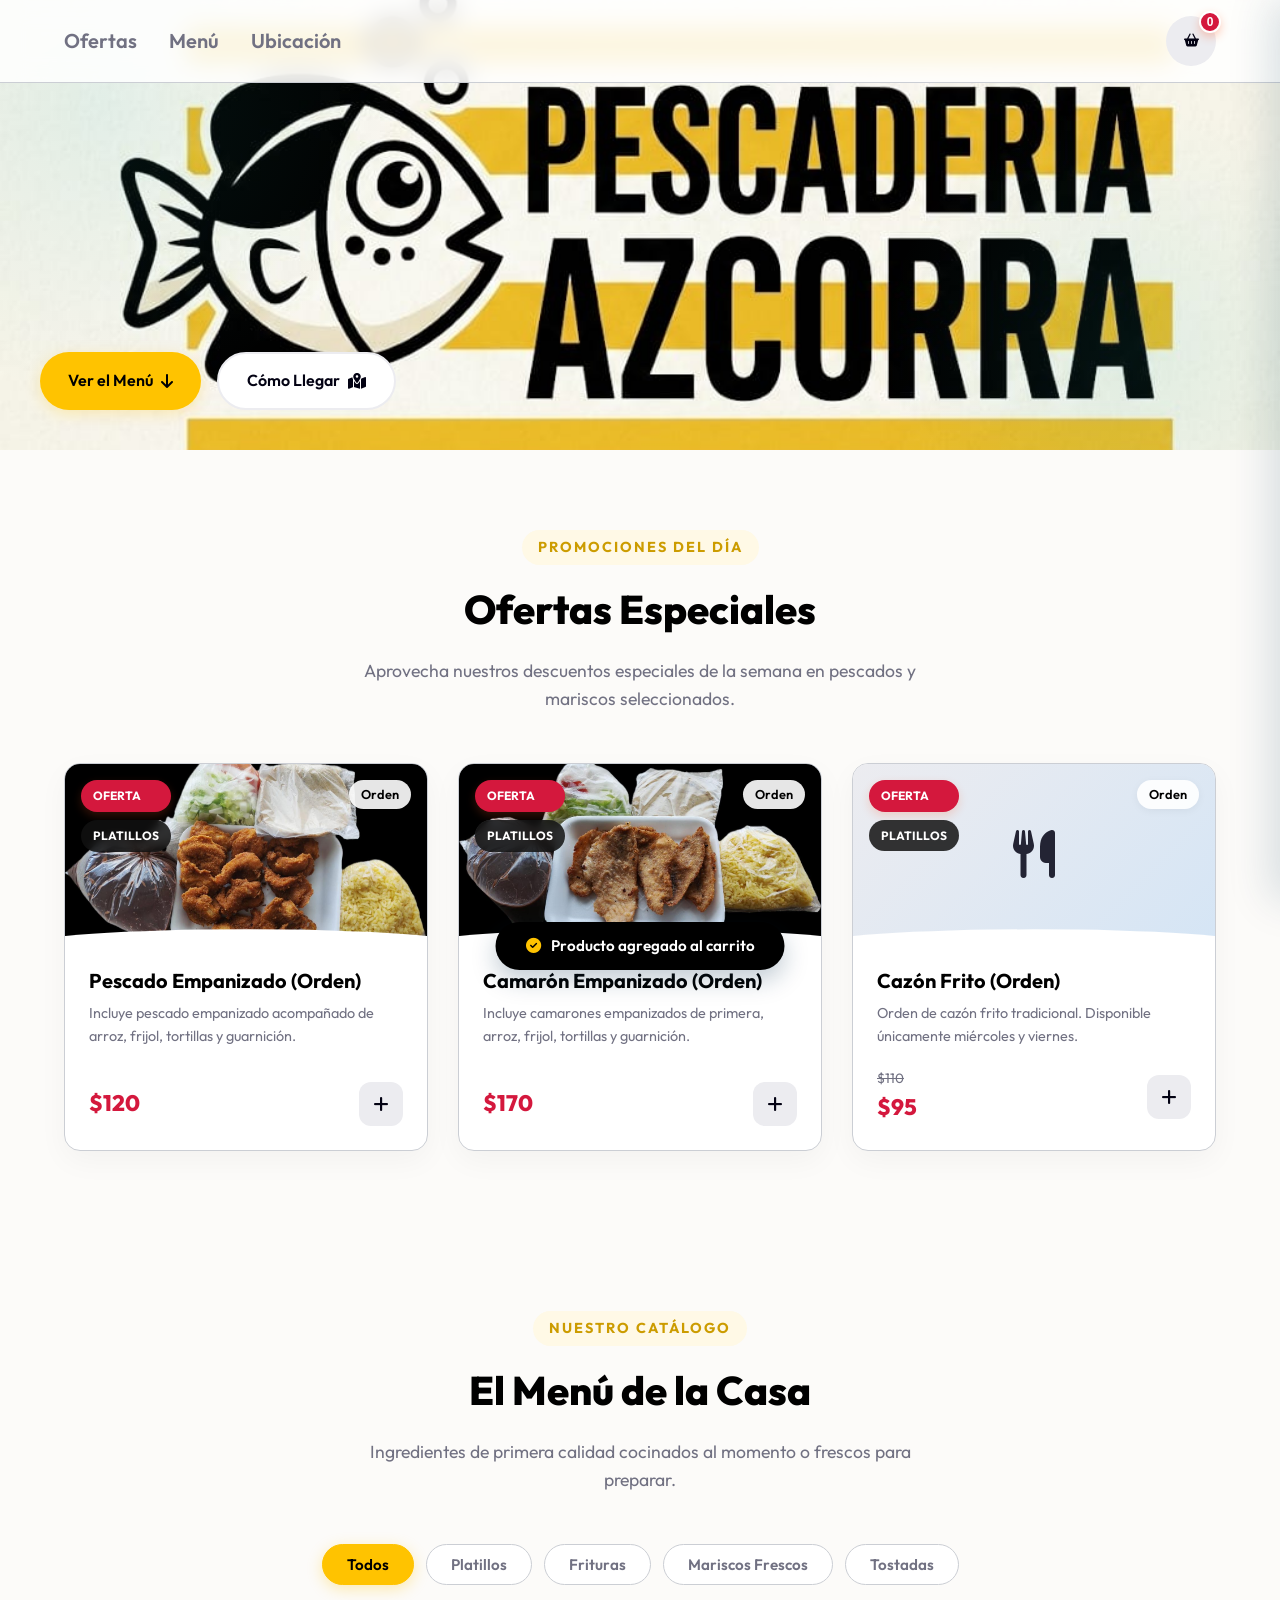
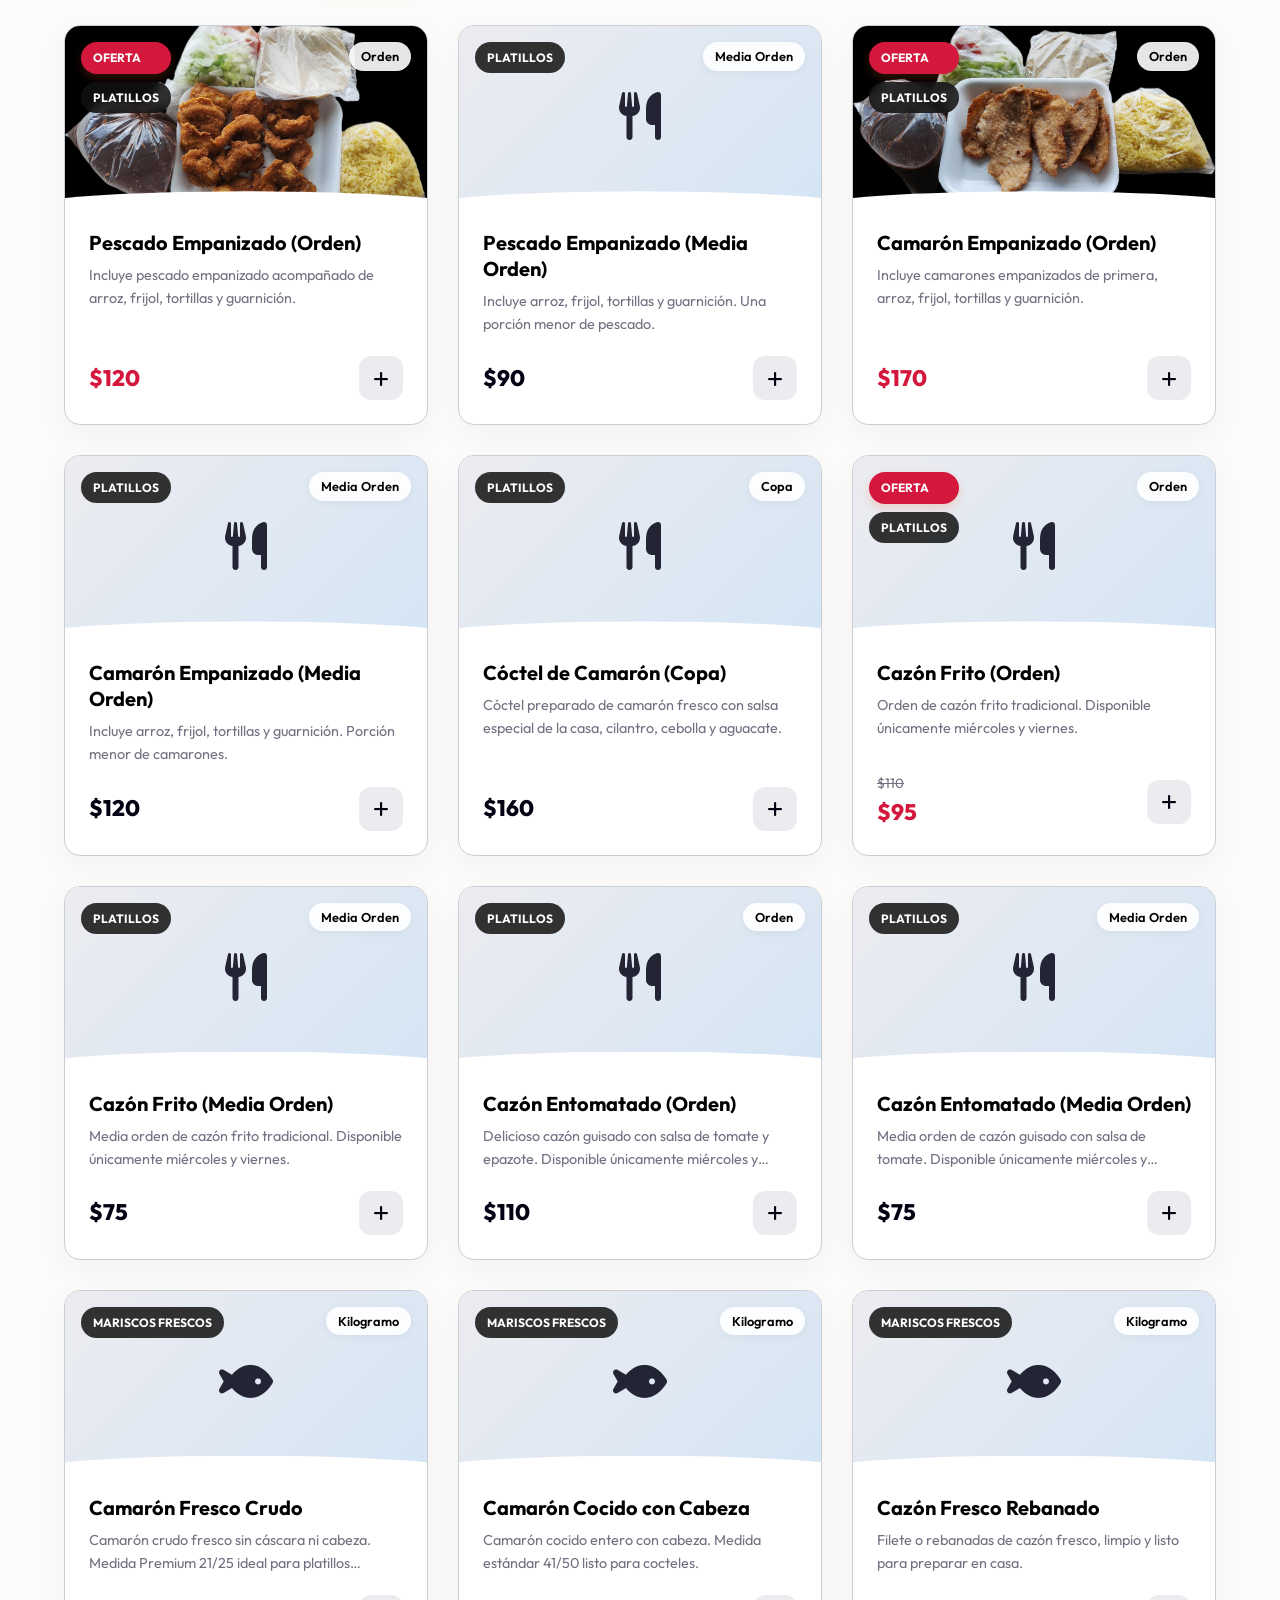
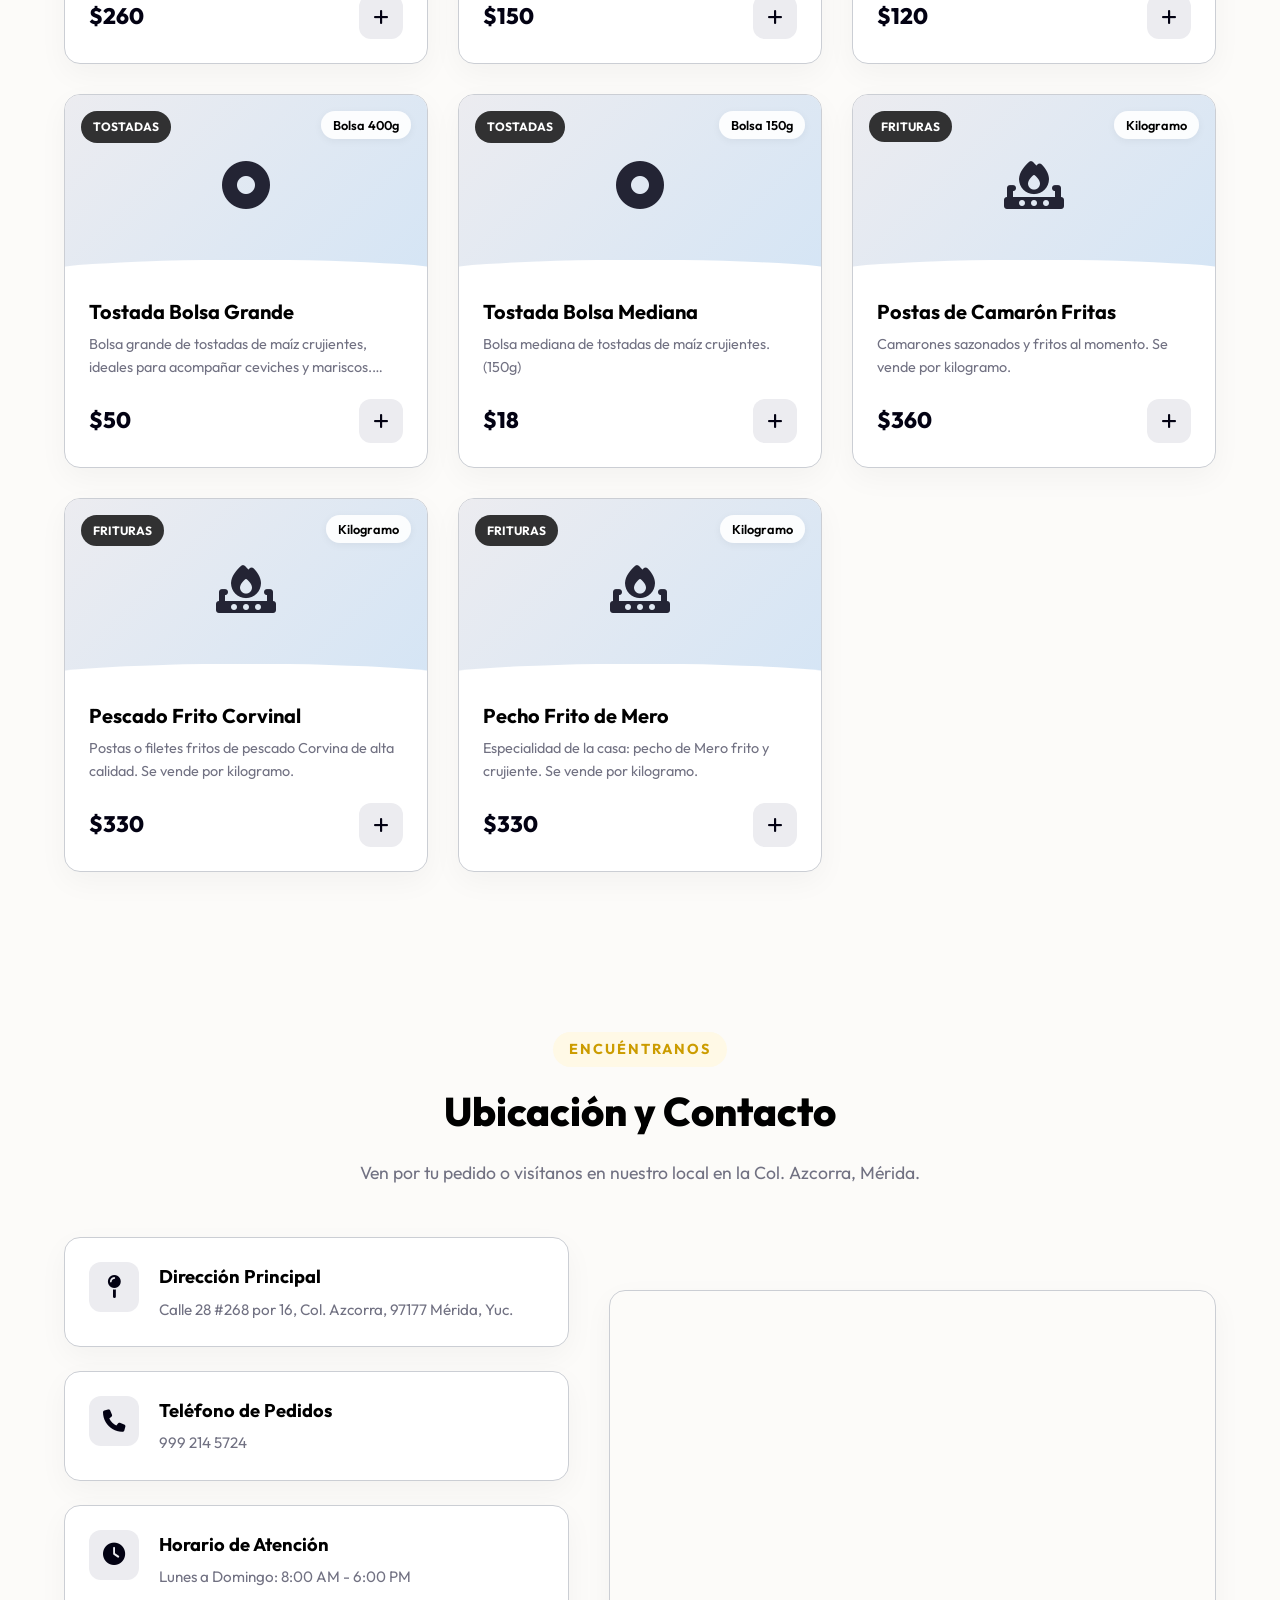
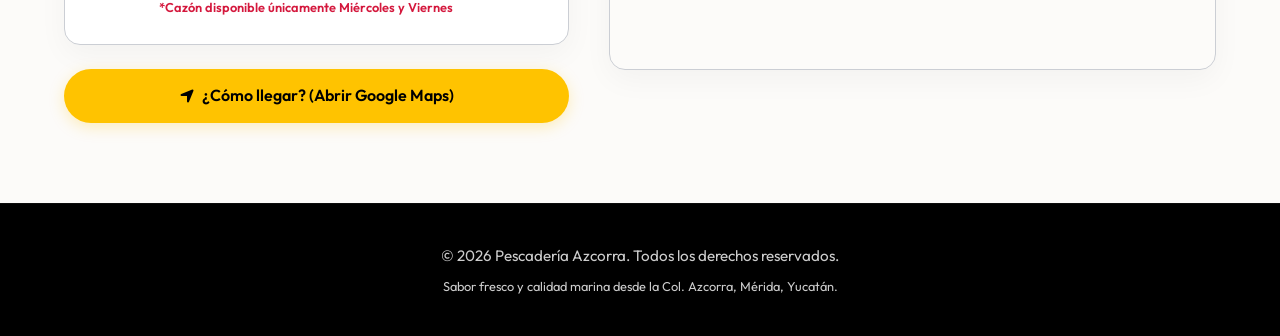
==== commit b2cb9512: "Actualizar index.html en raíz para limpiar caché en GitHub Pages" ====
--- a/index.html
+++ b/index.html
@@ -198,10 +198,6 @@
                 <span id="summary-subtotal">$0.00</span>
             </div>
             <div class="summary-row">
-                <span>IVA (16%)</span>
-                <span id="summary-tax">$0.00</span>
-            </div>
-            <div class="summary-row">
                 <span>Envío</span>
                 <span id="summary-shipping">$0.00</span>
             </div>
@@ -219,7 +215,7 @@
                 </div>
                 <div class="form-group">
                     <label for="cust-phone">Teléfono de contacto</label>
-                    <input type="tel" id="cust-phone" required placeholder="Ej. 999 214 5724">
+                    <input type="tel" id="cust-phone" required placeholder="Ej. 999 000 0000">
                 </div>
                 <div class="form-group">
                     <label>Método de entrega</label>
@@ -237,6 +233,20 @@
                 <div class="form-group" id="address-group" style="display: none;">
                     <label for="cust-address">Dirección de entrega</label>
                     <textarea id="cust-address" placeholder="Calle, número, cruzamientos y colonia"></textarea>
+                </div>
+
+                <div class="form-group">
+                    <label>Método de pago</label>
+                    <div class="radio-group">
+                        <label class="radio-label">
+                            <input type="radio" name="payment-method" value="efectivo" checked>
+                            <span>Efectivo</span>
+                        </label>
+                        <label class="radio-label">
+                            <input type="radio" name="payment-method" value="transferencia">
+                            <span>Transferencia</span>
+                        </label>
+                    </div>
                 </div>
 
                 <button type="submit" class="btn btn-primary btn-block checkout-submit-btn" id="submit-order-btn">
@@ -276,7 +286,7 @@
     </nav>
 
     <!-- Scripts -->
-    <script src="app.js"></script>
+    <script src="app.js?v=6"></script>
 </body>
 
 </html>
--- a/style.css
+++ b/style.css
@@ -186,8 +186,8 @@
 .nav-link {
     text-decoration: none;
     color: var(--text-muted);
-    font-weight: 500;
-    font-size: 1rem;
+    font-weight: 600;
+    font-size: 1.25rem;
     transition: var(--transition);
     position: relative;
 }
@@ -1245,15 +1245,15 @@
 
 @media (max-width: 600px) {
     .hero {
-        height: 280px;
-        background-size: contain;
+        height: 180px;
+        background-size: 85% auto;
         background-color: #ffffff;
         margin-bottom: 120px;
         position: relative;
     }
     .hero-content {
         position: absolute;
-        top: 290px;
+        top: 200px;
         left: 0;
         width: 100%;
         display: flex;
